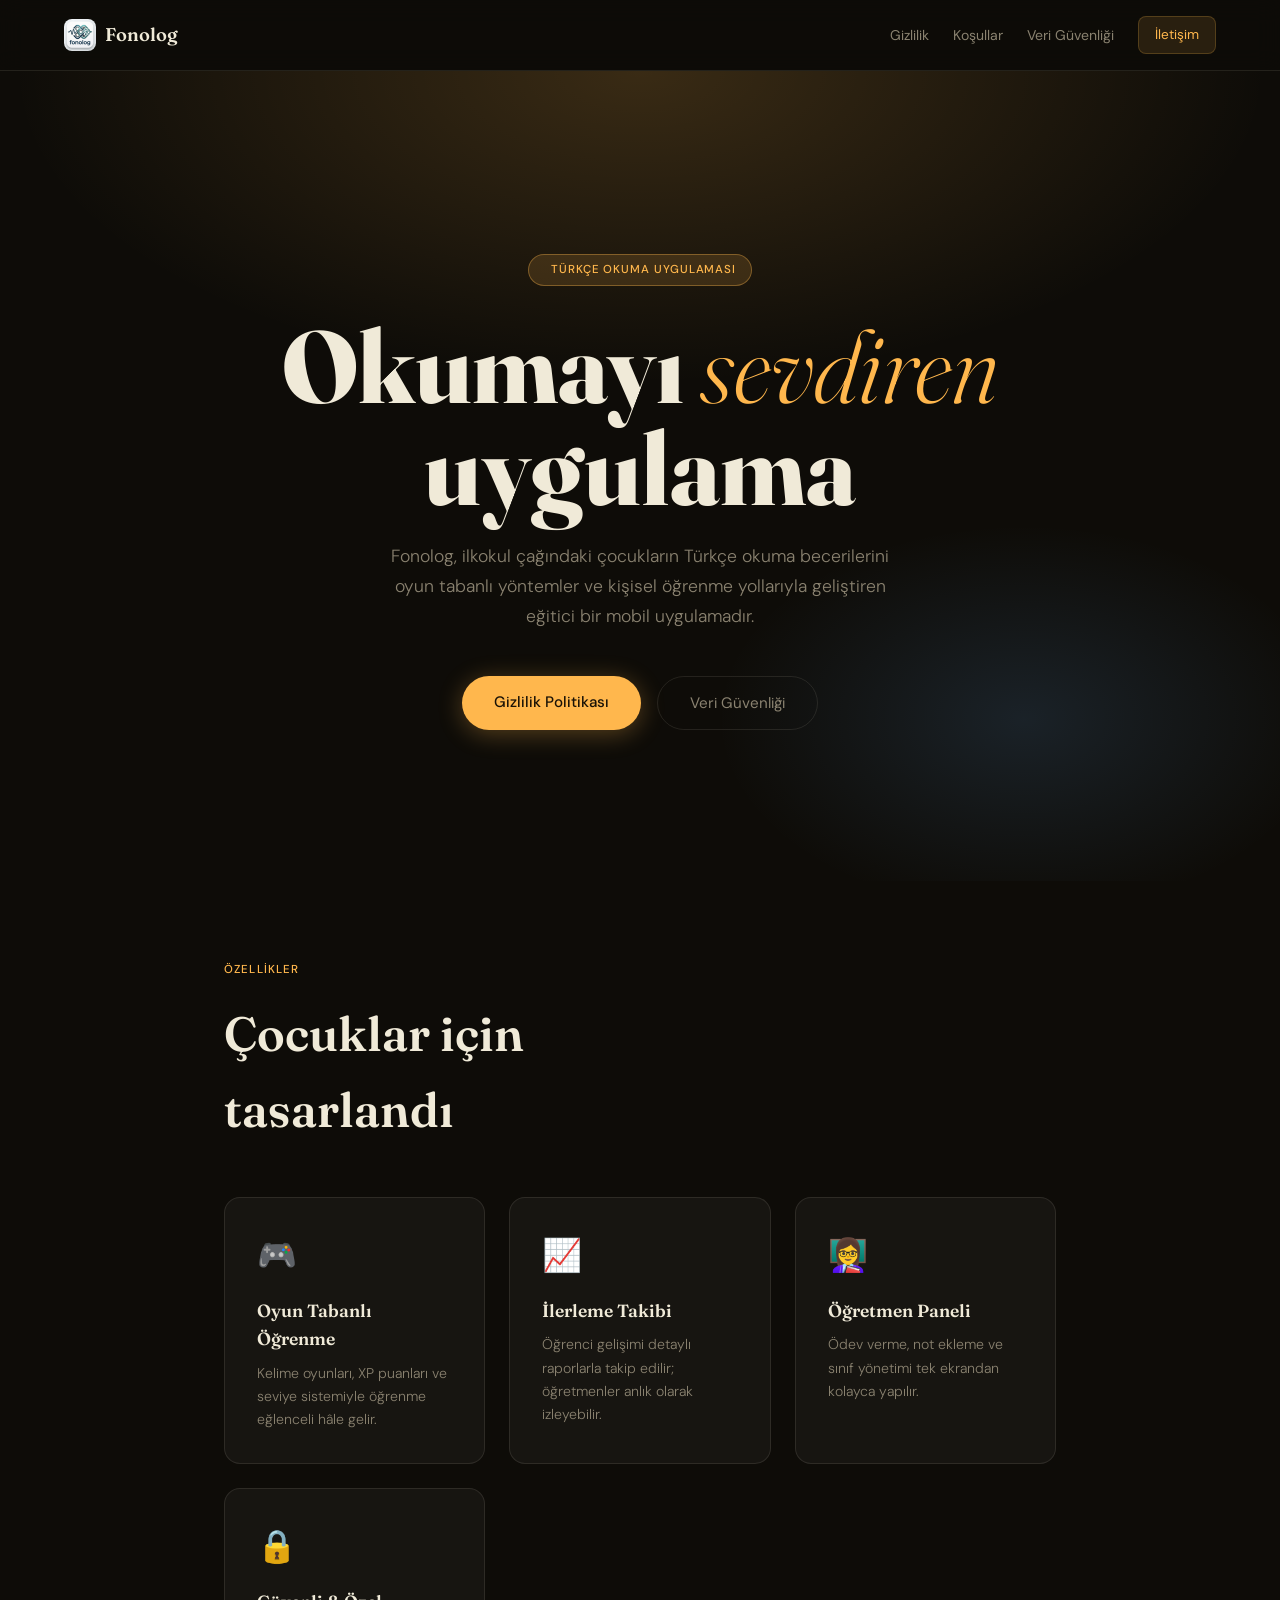
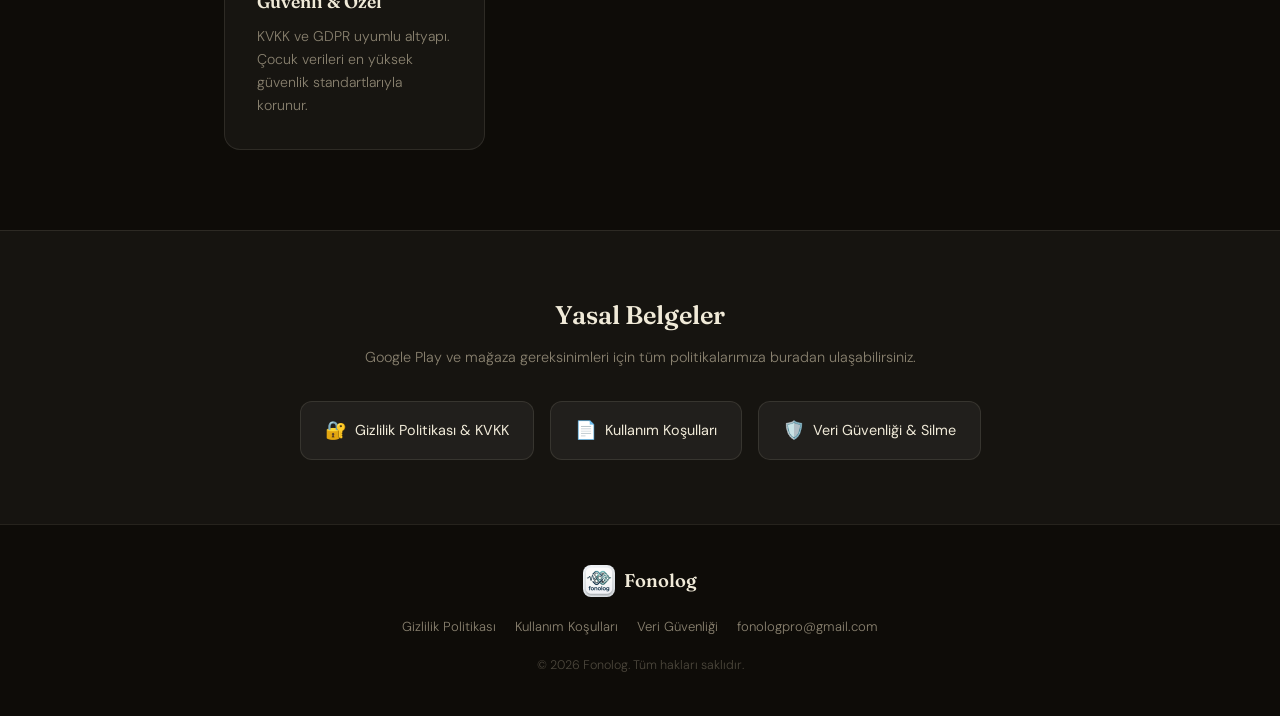
==== fonolog-site/index.html @ afc36d29 "Creating the KVKK website for Fonolog" ====
<!DOCTYPE html>
<html lang="tr">
<head>
  <meta charset="UTF-8" />
  <meta name="viewport" content="width=device-width, initial-scale=1.0" />
  <title>Fonolog — Türkçe Okuma Uygulaması</title>
  <meta name="description" content="Fonolog, çocukların Türkçe okuma becerilerini oyun tabanlı yöntemlerle geliştiren eğitici bir mobil uygulamadır." />
  <link rel="icon" type="image/svg+xml" href="favicon.svg" />
  <link rel="preconnect" href="https://fonts.googleapis.com" />
  <link rel="preconnect" href="https://fonts.gstatic.com" crossorigin />
  <link href="https://fonts.googleapis.com/css2?family=Fraunces:ital,opsz,wght@0,9..144,300;0,9..144,600;0,9..144,800;1,9..144,400&family=DM+Sans:wght@300;400;500&display=swap" rel="stylesheet" />
  <link rel="stylesheet" href="shared.css" />
  <style>
    /* ── HERO ── */
    .hero {
      min-height: 90vh;
      display: flex;
      flex-direction: column;
      justify-content: center;
      align-items: center;
      text-align: center;
      padding: 6rem var(--px) 4rem;
      position: relative;
      overflow: hidden;
    }
    .hero::before {
      content: '';
      position: absolute;
      inset: 0;
      background:
        radial-gradient(ellipse 70% 55% at 50% 0%, rgba(255,183,77,.18) 0%, transparent 70%),
        radial-gradient(ellipse 40% 40% at 80% 80%, rgba(108,180,255,.13) 0%, transparent 60%);
      pointer-events: none;
    }
    .hero-badge {
      display: inline-flex;
      align-items: center;
      gap: .45rem;
      background: rgba(255,183,77,.15);
      border: 1px solid rgba(255,183,77,.35);
      border-radius: 100px;
      padding: .35rem .9rem;
      font-family: var(--sans);
      font-size: .72rem;
      font-weight: 500;
      letter-spacing: .08em;
      text-transform: uppercase;
      color: var(--amber);
      margin-bottom: 1.8rem;
      opacity: 0;
      animation: fadeUp .6s .1s forwards;
    }
    .hero-badge span { font-size: .9em; }
    .hero h1 {
      font-family: var(--serif);
      font-size: clamp(2.8rem, 8vw, 6.5rem);
      font-weight: 800;
      line-height: 1.0;
      color: var(--text);
      max-width: 800px;
      margin: 0 auto 1.4rem;
      opacity: 0;
      animation: fadeUp .7s .2s forwards;
    }
    .hero h1 em {
      font-style: italic;
      font-weight: 300;
      color: var(--amber);
    }
    .hero p {
      font-family: var(--sans);
      font-size: 1.1rem;
      color: var(--muted);
      max-width: 520px;
      margin: 0 auto 2.8rem;
      line-height: 1.7;
      font-weight: 300;
      opacity: 0;
      animation: fadeUp .7s .35s forwards;
    }
    .hero-cta {
      display: flex;
      gap: 1rem;
      flex-wrap: wrap;
      justify-content: center;
      opacity: 0;
      animation: fadeUp .7s .5s forwards;
    }
    .btn-primary {
      background: var(--amber);
      color: #1a1206;
      font-family: var(--sans);
      font-weight: 500;
      font-size: .95rem;
      padding: .85rem 2rem;
      border-radius: 100px;
      text-decoration: none;
      transition: transform .2s, box-shadow .2s;
      box-shadow: 0 4px 24px rgba(255,183,77,.3);
    }
    .btn-primary:hover { transform: translateY(-2px); box-shadow: 0 8px 32px rgba(255,183,77,.4); }
    .btn-ghost {
      background: transparent;
      color: var(--muted);
      font-family: var(--sans);
      font-weight: 400;
      font-size: .95rem;
      padding: .85rem 2rem;
      border-radius: 100px;
      border: 1px solid var(--border);
      text-decoration: none;
      transition: border-color .2s, color .2s;
    }
    .btn-ghost:hover { border-color: var(--amber); color: var(--amber); }

    /* ── FEATURES ── */
    .features {
      padding: 5rem var(--px);
      max-width: 960px;
      margin: 0 auto;
    }
    .features-label {
      font-family: var(--sans);
      font-size: .72rem;
      letter-spacing: .1em;
      text-transform: uppercase;
      color: var(--amber);
      font-weight: 500;
      margin-bottom: 1rem;
    }
    .features h2 {
      font-family: var(--serif);
      font-size: clamp(1.8rem, 4vw, 3rem);
      font-weight: 600;
      color: var(--text);
      margin-bottom: 3rem;
      max-width: 500px;
    }
    .cards {
      display: grid;
      grid-template-columns: repeat(auto-fit, minmax(240px, 1fr));
      gap: 1.5rem;
    }
    .card {
      background: rgba(255,255,255,.04);
      border: 1px solid var(--border);
      border-radius: 16px;
      padding: 2rem;
      transition: border-color .2s, transform .2s;
    }
    .card:hover { border-color: rgba(255,183,77,.35); transform: translateY(-3px); }
    .card-icon { font-size: 2rem; margin-bottom: 1rem; }
    .card h3 {
      font-family: var(--serif);
      font-size: 1.1rem;
      font-weight: 600;
      color: var(--text);
      margin-bottom: .5rem;
    }
    .card p {
      font-family: var(--sans);
      font-size: .88rem;
      color: var(--muted);
      line-height: 1.65;
      font-weight: 300;
    }

    /* ── LEGAL LINKS ── */
    .legal-section {
      background: rgba(255,255,255,.03);
      border-top: 1px solid var(--border);
      padding: 4rem var(--px);
      text-align: center;
    }
    .legal-section h2 {
      font-family: var(--serif);
      font-size: 1.6rem;
      font-weight: 600;
      color: var(--text);
      margin-bottom: .6rem;
    }
    .legal-section p {
      font-family: var(--sans);
      font-size: .9rem;
      color: var(--muted);
      margin-bottom: 2rem;
      font-weight: 300;
    }
    .legal-links {
      display: flex;
      flex-wrap: wrap;
      gap: 1rem;
      justify-content: center;
    }
    .legal-link {
      display: inline-flex;
      align-items: center;
      gap: .5rem;
      background: rgba(255,255,255,.05);
      border: 1px solid var(--border);
      border-radius: 12px;
      padding: .9rem 1.5rem;
      text-decoration: none;
      color: var(--text);
      font-family: var(--sans);
      font-size: .9rem;
      font-weight: 400;
      transition: border-color .2s, background .2s;
    }
    .legal-link:hover { border-color: var(--amber); background: rgba(255,183,77,.07); }
    .legal-link-icon { font-size: 1.1rem; }
  </style>
</head>
<body>
  <nav class="nav">
    <a href="index.html" class="nav-logo">
      <img src="app-logo.png" alt="Fonolog logo" class="logo-mark" />
      <span>Fonolog</span>
    </a>
    <div class="nav-links">
      <a href="privacy.html">Gizlilik</a>
      <a href="terms.html">Koşullar</a>
      <a href="data-safety.html">Veri Güvenliği</a>
      <a href="mailto:fonologpro@gmail.com" class="nav-cta">İletişim</a>
    </div>
  </nav>

  <main>
    <section class="hero">
      <div class="hero-badge"><span></span> Türkçe Okuma Uygulaması</div>
      <h1>Okumayı <em>sevdiren</em> uygulama</h1>
      <p>Fonolog, ilkokul çağındaki çocukların Türkçe okuma becerilerini oyun tabanlı yöntemler ve kişisel öğrenme yollarıyla geliştiren eğitici bir mobil uygulamadır.</p>
      <div class="hero-cta">
        <a href="privacy.html" class="btn-primary">Gizlilik Politikası</a>
        <a href="data-safety.html" class="btn-ghost">Veri Güvenliği</a>
      </div>
    </section>

    <section class="features">
      <div class="features-label">Özellikler</div>
      <h2>Çocuklar için tasarlandı</h2>
      <div class="cards">
        <div class="card">
          <div class="card-icon">🎮</div>
          <h3>Oyun Tabanlı Öğrenme</h3>
          <p>Kelime oyunları, XP puanları ve seviye sistemiyle öğrenme eğlenceli hâle gelir.</p>
        </div>
        <div class="card">
          <div class="card-icon">📈</div>
          <h3>İlerleme Takibi</h3>
          <p>Öğrenci gelişimi detaylı raporlarla takip edilir; öğretmenler anlık olarak izleyebilir.</p>
        </div>
        <div class="card">
          <div class="card-icon">👩‍🏫</div>
          <h3>Öğretmen Paneli</h3>
          <p>Ödev verme, not ekleme ve sınıf yönetimi tek ekrandan kolayca yapılır.</p>
        </div>
        <div class="card">
          <div class="card-icon">🔒</div>
          <h3>Güvenli & Özel</h3>
          <p>KVKK ve GDPR uyumlu altyapı. Çocuk verileri en yüksek güvenlik standartlarıyla korunur.</p>
        </div>
      </div>
    </section>

    <section class="legal-section">
      <h2>Yasal Belgeler</h2>
      <p>Google Play ve mağaza gereksinimleri için tüm politikalarımıza buradan ulaşabilirsiniz.</p>
      <div class="legal-links">
        <a href="privacy.html" class="legal-link">
          <span class="legal-link-icon">🔐</span>
          Gizlilik Politikası & KVKK
        </a>
        <a href="terms.html" class="legal-link">
          <span class="legal-link-icon">📄</span>
          Kullanım Koşulları
        </a>
        <a href="data-safety.html" class="legal-link">
          <span class="legal-link-icon">🛡️</span>
          Veri Güvenliği & Silme
        </a>
      </div>
    </section>
  </main>

  <footer class="footer">
    <div class="footer-inner">
      <a href="index.html" class="nav-logo">
        <img src="app-logo.png" alt="Fonolog logo" class="logo-mark" />
        <span>Fonolog</span>
      </a>
      <div class="footer-links">
        <a href="privacy.html">Gizlilik Politikası</a>
        <a href="terms.html">Kullanım Koşulları</a>
        <a href="data-safety.html">Veri Güvenliği</a>
        <a href="mailto:fonologpro@gmail.com">fonologpro@gmail.com</a>
      </div>
      <p class="footer-copy">© 2026 Fonolog. Tüm hakları saklıdır.</p>
    </div>
  </footer>
</body>
</html>
---- fonolog-site/shared.css ----
/* ── SHARED STYLES — fonolog.vercel.app ── */

*, *::before, *::after { box-sizing: border-box; margin: 0; padding: 0; }

:root {
  --serif: 'Fraunces', Georgia, serif;
  --sans:  'DM Sans', system-ui, sans-serif;
  --bg:    #0e0c08;
  --surface: #141208;
  --text:  #f0ead8;
  --muted: #8a8270;
  --border: rgba(240,234,216,.1);
  --amber: #ffb74d;
  --amber-dim: rgba(255,183,77,.12);
  --px: clamp(1.2rem, 5vw, 4rem);
}

html { scroll-behavior: smooth; }

body {
  background: var(--bg);
  color: var(--text);
  font-family: var(--sans);
  font-weight: 300;
  line-height: 1.6;
  -webkit-font-smoothing: antialiased;
}

/* ── NAV ── */
.nav {
  position: sticky;
  top: 0;
  z-index: 100;
  display: flex;
  align-items: center;
  justify-content: space-between;
  padding: 1rem var(--px);
  background: rgba(14,12,8,.85);
  backdrop-filter: blur(12px);
  -webkit-backdrop-filter: blur(12px);
  border-bottom: 1px solid var(--border);
}
.nav-logo {
  display: flex;
  align-items: center;
  gap: .55rem;
  text-decoration: none;
  color: var(--text);
  font-family: var(--serif);
  font-size: 1.15rem;
  font-weight: 600;
}
.logo-mark {
  display: block;
  width: 32px;
  height: 32px;
  object-fit: cover;
  border-radius: 8px;
}
.nav-links {
  display: flex;
  align-items: center;
  gap: 1.5rem;
}
.nav-links a {
  text-decoration: none;
  color: var(--muted);
  font-size: .88rem;
  font-weight: 400;
  transition: color .2s;
}
.nav-links a:hover { color: var(--text); }
.nav-cta {
  background: var(--amber-dim) !important;
  color: var(--amber) !important;
  padding: .45rem 1rem;
  border-radius: 8px;
  border: 1px solid rgba(255,183,77,.2);
  font-size: .85rem !important;
  transition: background .2s !important;
}
.nav-cta:hover { background: rgba(255,183,77,.2) !important; }

/* ── PAGE HERO (legal pages) ── */
.page-hero {
  padding: 4rem var(--px) 3rem;
  max-width: 800px;
  margin: 0 auto;
  border-bottom: 1px solid var(--border);
}
.page-tag {
  display: inline-block;
  font-size: .7rem;
  letter-spacing: .1em;
  text-transform: uppercase;
  color: var(--amber);
  font-weight: 500;
  margin-bottom: .8rem;
}
.page-hero h1 {
  font-family: var(--serif);
  font-size: clamp(2rem, 5vw, 3.5rem);
  font-weight: 800;
  line-height: 1.1;
  color: var(--text);
  margin-bottom: .8rem;
}
.page-hero .subtitle {
  font-size: .95rem;
  color: var(--muted);
  font-weight: 300;
}
.page-hero .update-badge {
  display: inline-flex;
  align-items: center;
  gap: .4rem;
  margin-top: 1.2rem;
  background: rgba(255,255,255,.04);
  border: 1px solid var(--border);
  border-radius: 6px;
  padding: .3rem .75rem;
  font-size: .78rem;
  color: var(--muted);
}

/* ── LEGAL CONTENT ── */
.legal-content {
  max-width: 800px;
  margin: 0 auto;
  padding: 3rem var(--px) 6rem;
}
.legal-toc {
  background: rgba(255,255,255,.03);
  border: 1px solid var(--border);
  border-radius: 14px;
  padding: 1.5rem 2rem;
  margin-bottom: 3rem;
}
.legal-toc h4 {
  font-family: var(--serif);
  font-size: .85rem;
  color: var(--amber);
  text-transform: uppercase;
  letter-spacing: .07em;
  margin-bottom: 1rem;
}
.legal-toc ol {
  list-style: none;
  counter-reset: toc;
  display: grid;
  grid-template-columns: repeat(auto-fill, minmax(220px, 1fr));
  gap: .4rem;
}
.legal-toc li {
  counter-increment: toc;
  display: flex;
  align-items: baseline;
  gap: .5rem;
}
.legal-toc li::before {
  content: counter(toc) '.';
  font-size: .72rem;
  color: var(--amber);
  font-weight: 500;
  font-family: var(--sans);
  min-width: 1rem;
}
.legal-toc a {
  font-size: .82rem;
  color: var(--muted);
  text-decoration: none;
  transition: color .2s;
  font-weight: 300;
}
.legal-toc a:hover { color: var(--text); }

.legal-section-block {
  margin-bottom: 3rem;
  scroll-margin-top: 5rem;
}
.section-number {
  font-family: var(--serif);
  font-size: .75rem;
  color: var(--amber);
  font-style: italic;
  margin-bottom: .3rem;
}
.legal-section-block h2 {
  font-family: var(--serif);
  font-size: 1.4rem;
  font-weight: 600;
  color: var(--text);
  margin-bottom: 1rem;
  padding-bottom: .6rem;
  border-bottom: 1px solid var(--border);
}
.legal-section-block p, .legal-section-block li {
  font-size: .92rem;
  color: var(--muted);
  line-height: 1.75;
  font-weight: 300;
}
.legal-section-block ul, .legal-section-block ol {
  padding-left: 1.2rem;
  margin-top: .5rem;
}
.legal-section-block li { margin-bottom: .35rem; }
.legal-section-block strong { color: var(--text); font-weight: 500; }

.info-box {
  background: rgba(255,183,77,.07);
  border: 1px solid rgba(255,183,77,.2);
  border-radius: 10px;
  padding: 1rem 1.4rem;
  margin-top: 1rem;
  font-size: .88rem;
  color: var(--muted);
  line-height: 1.65;
}
.info-box strong { color: var(--amber); }

.contact-box {
  background: rgba(255,255,255,.04);
  border: 1px solid var(--border);
  border-radius: 12px;
  padding: 1.4rem 1.8rem;
  margin-top: 2.5rem;
  display: flex;
  align-items: center;
  gap: 1.2rem;
  flex-wrap: wrap;
}
.contact-box .contact-icon { font-size: 2rem; }
.contact-box h4 {
  font-family: var(--serif);
  font-size: 1rem;
  color: var(--text);
  margin-bottom: .2rem;
}
.contact-box p { font-size: .85rem; color: var(--muted); }
.contact-box a {
  color: var(--amber);
  text-decoration: none;
  font-weight: 500;
}

/* ── DATA TABLE ── */
.data-table {
  width: 100%;
  border-collapse: collapse;
  margin-top: .8rem;
  font-size: .85rem;
}
.data-table th {
  text-align: left;
  padding: .7rem 1rem;
  background: rgba(255,255,255,.05);
  color: var(--text);
  font-family: var(--sans);
  font-weight: 500;
  border-bottom: 1px solid var(--border);
}
.data-table td {
  padding: .65rem 1rem;
  color: var(--muted);
  border-bottom: 1px solid rgba(255,255,255,.04);
  vertical-align: top;
  line-height: 1.55;
}
.data-table tr:last-child td { border-bottom: none; }
.badge {
  display: inline-block;
  padding: .2rem .55rem;
  border-radius: 5px;
  font-size: .72rem;
  font-weight: 500;
}
.badge-yes { background: rgba(100,220,140,.12); color: #5dba84; border: 1px solid rgba(100,220,140,.2); }
.badge-no  { background: rgba(255,255,255,.06); color: var(--muted); border: 1px solid var(--border); }
.badge-cond{ background: rgba(255,183,77,.1);   color: var(--amber);  border: 1px solid rgba(255,183,77,.25); }

/* ── FOOTER ── */
.footer {
  border-top: 1px solid var(--border);
  padding: 2.5rem var(--px);
}
.footer-inner {
  max-width: 960px;
  margin: 0 auto;
  display: flex;
  flex-direction: column;
  align-items: center;
  gap: 1.2rem;
  text-align: center;
}
.footer-links {
  display: flex;
  flex-wrap: wrap;
  gap: 1.2rem;
  justify-content: center;
}
.footer-links a {
  font-size: .82rem;
  color: var(--muted);
  text-decoration: none;
  transition: color .2s;
}
.footer-links a:hover { color: var(--text); }
.footer-copy { font-size: .78rem; color: rgba(138,130,112,.5); }

/* ── ANIMATIONS ── */
@keyframes fadeUp {
  from { opacity: 0; transform: translateY(16px); }
  to   { opacity: 1; transform: translateY(0); }
}

/* ── RESPONSIVE ── */
@media (max-width: 600px) {
  .nav-links a:not(.nav-cta) { display: none; }
  .data-table { font-size: .78rem; }
  .data-table th, .data-table td { padding: .55rem .6rem; }
}
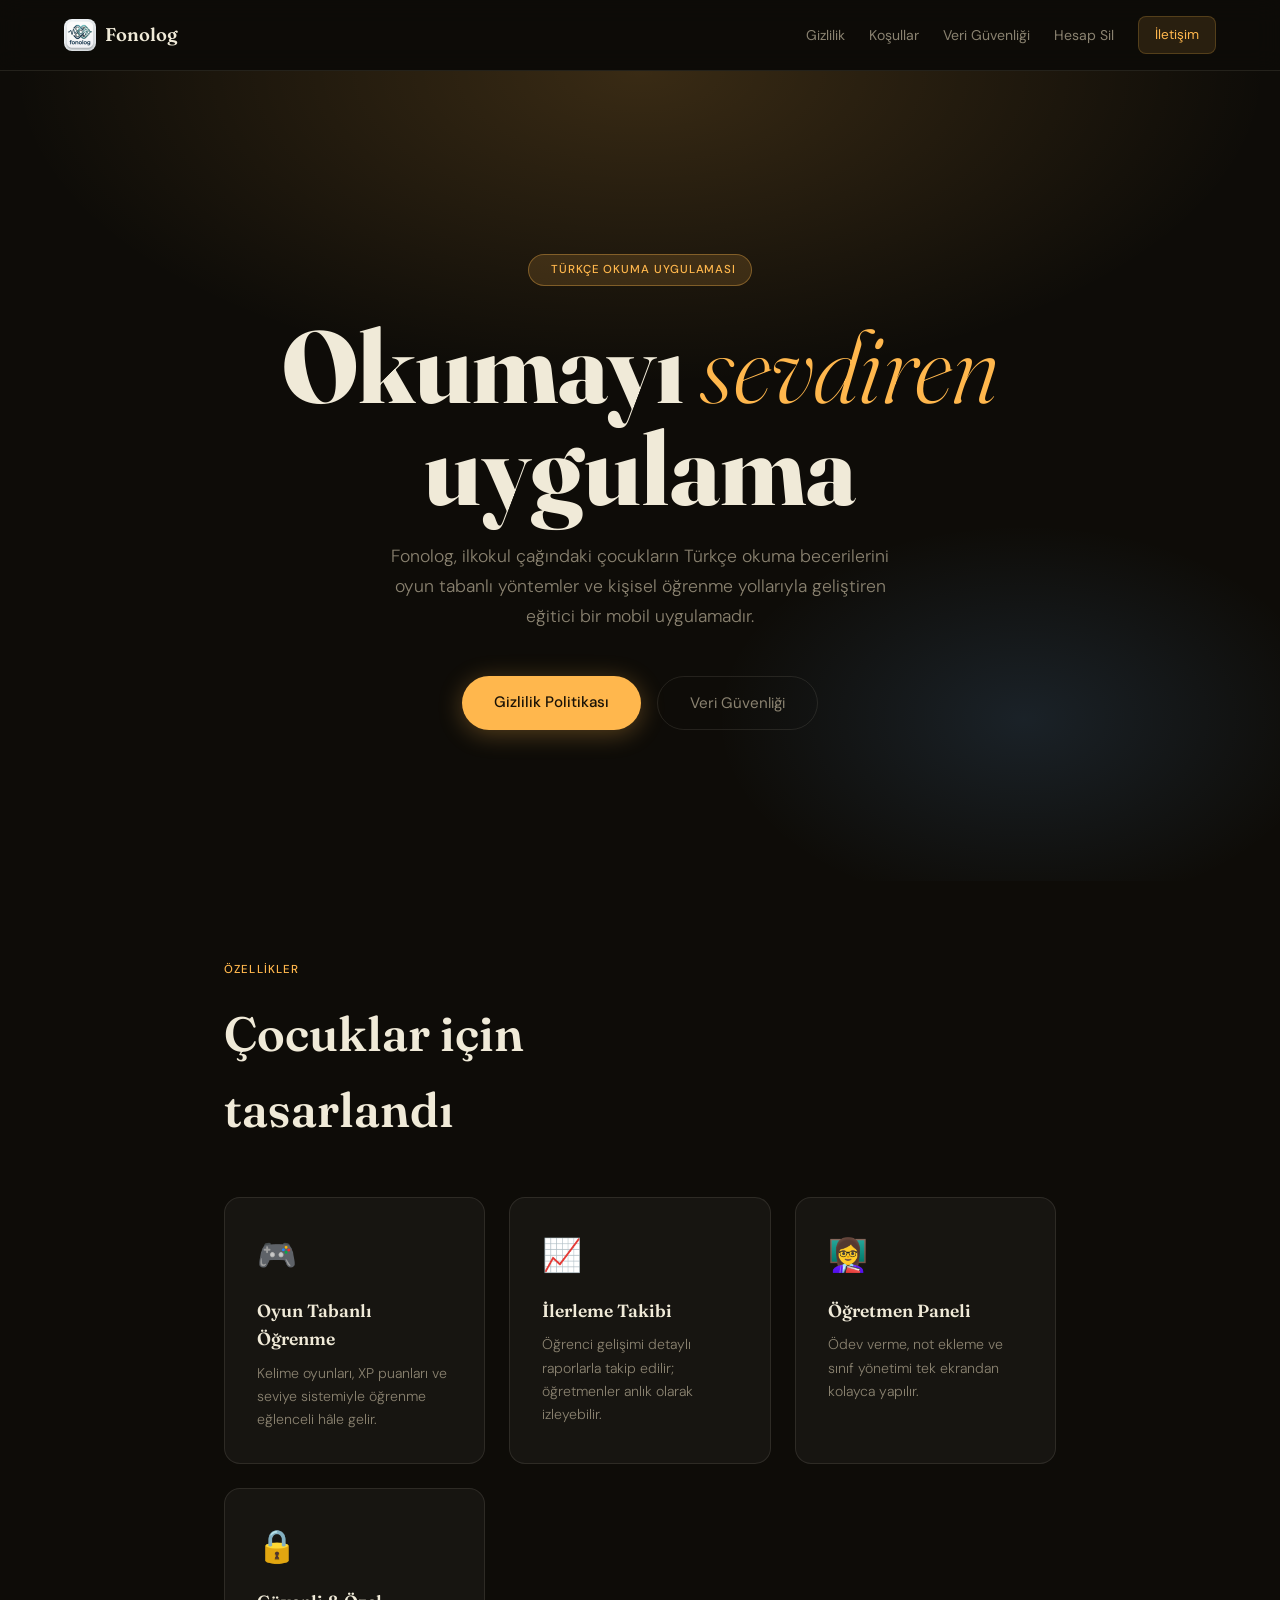
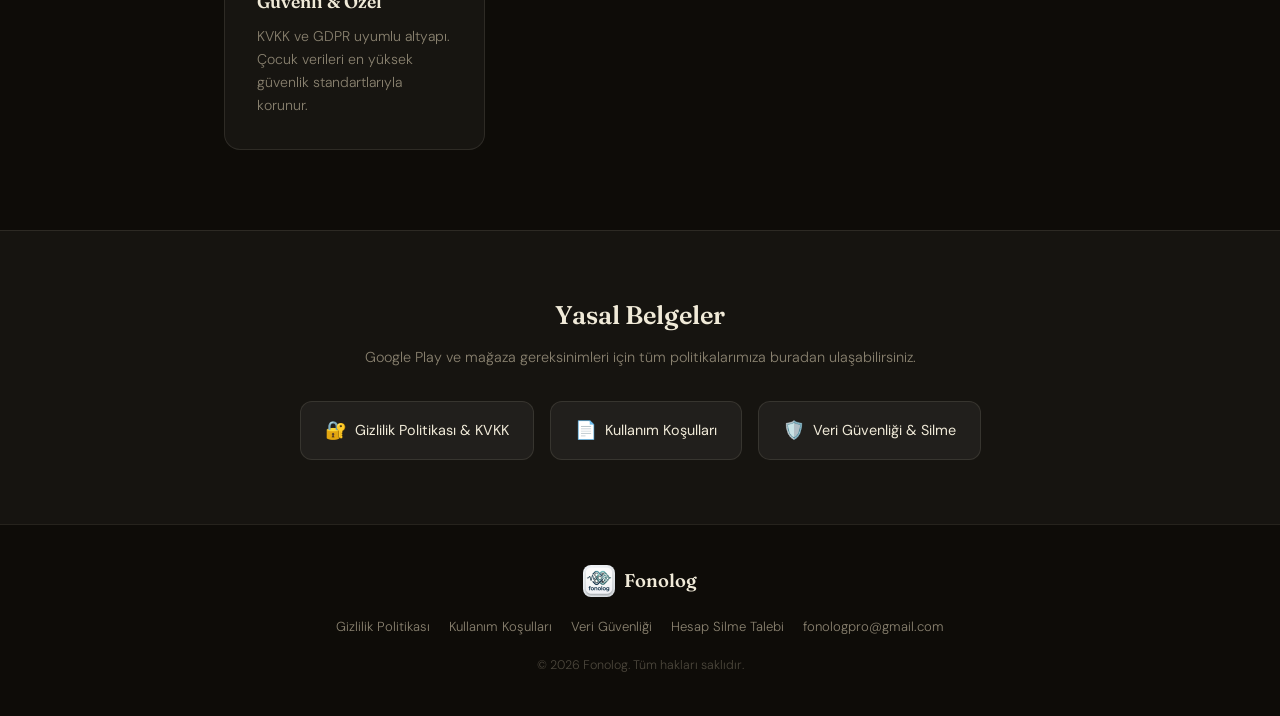
==== commit 5a7c5512: "Link account deletion page from nav, footer, and data safety page Adds a "Hesap Sil" nav entry and f" ====
--- a/fonolog-site/index.html
+++ b/fonolog-site/index.html
@@ -221,6 +221,7 @@
       <a href="privacy.html">Gizlilik</a>
       <a href="terms.html">Koşullar</a>
       <a href="data-safety.html">Veri Güvenliği</a>
+      <a href="account-deletion.html">Hesap Sil</a>
       <a href="mailto:fonologpro@gmail.com" class="nav-cta">İletişim</a>
     </div>
   </nav>
@@ -293,6 +294,7 @@
         <a href="privacy.html">Gizlilik Politikası</a>
         <a href="terms.html">Kullanım Koşulları</a>
         <a href="data-safety.html">Veri Güvenliği</a>
+        <a href="account-deletion.html">Hesap Silme Talebi</a>
         <a href="mailto:fonologpro@gmail.com">fonologpro@gmail.com</a>
       </div>
       <p class="footer-copy">© 2026 Fonolog. Tüm hakları saklıdır.</p>
